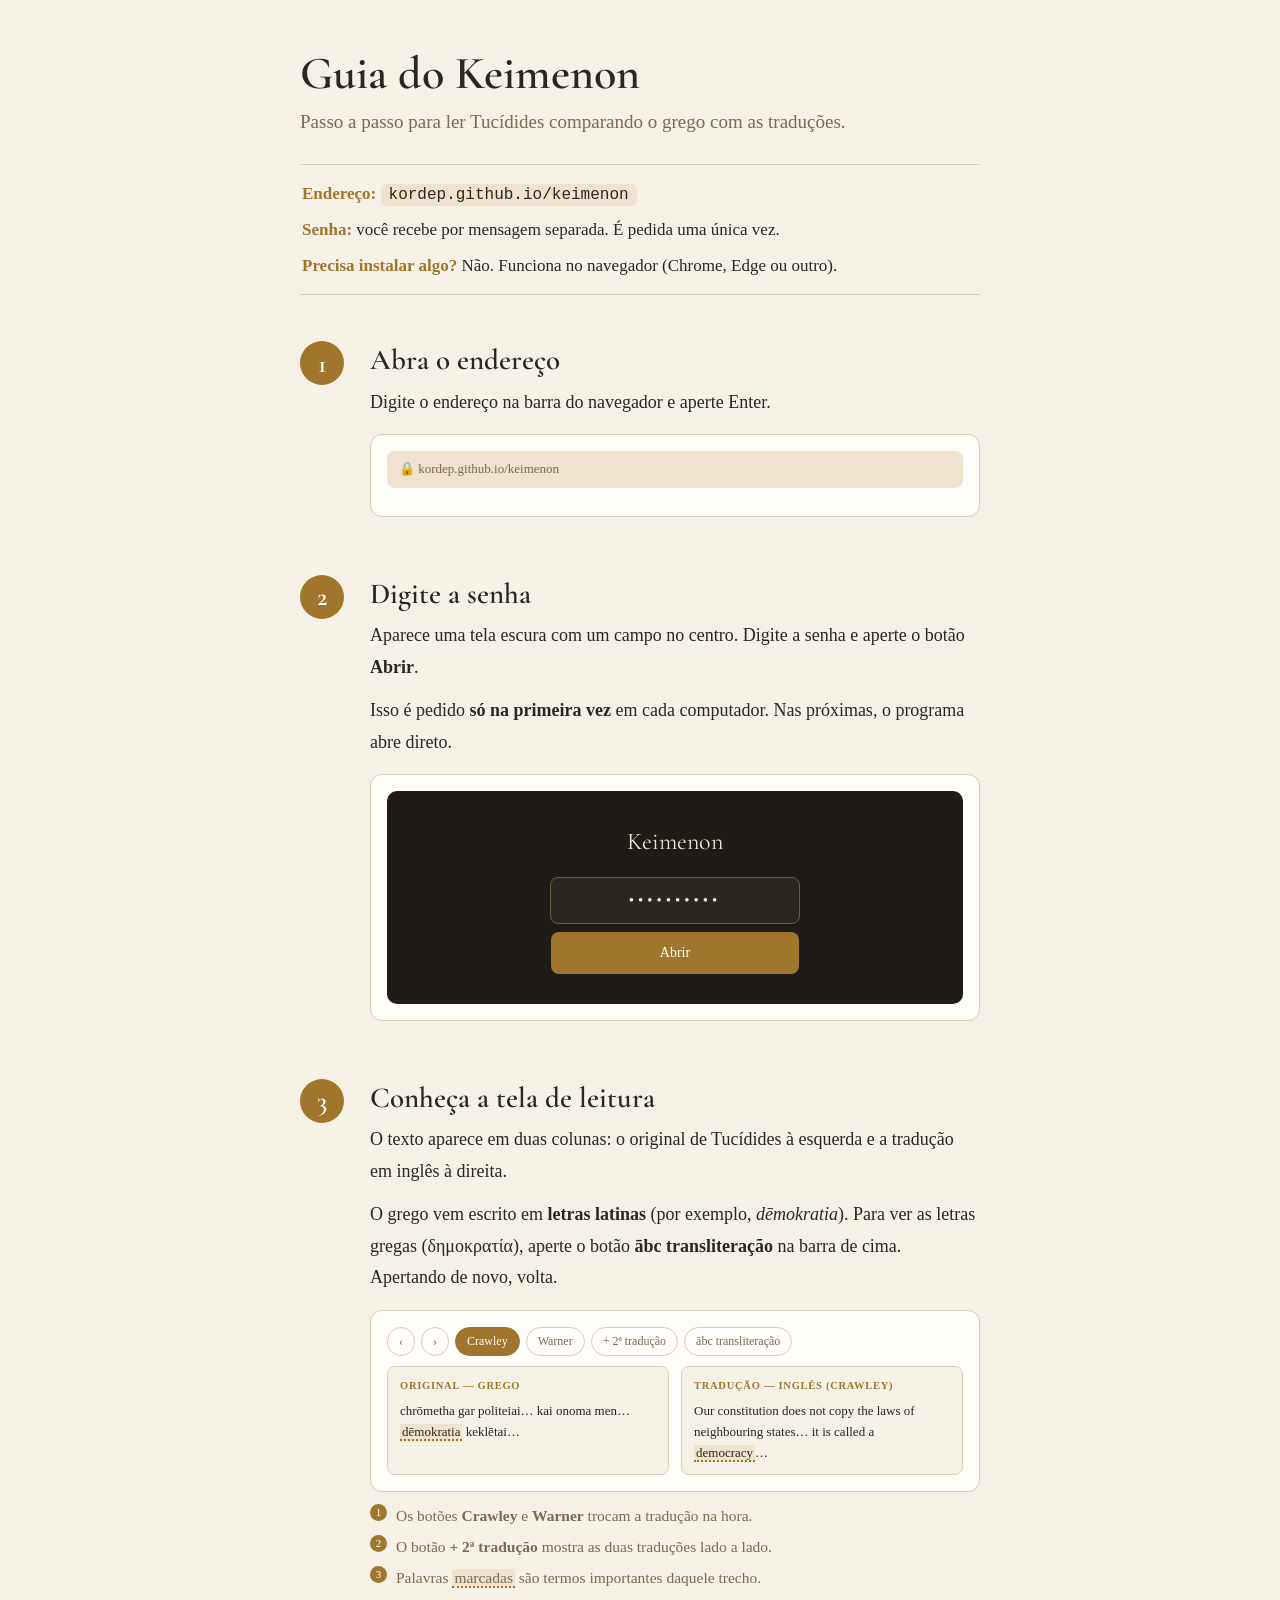
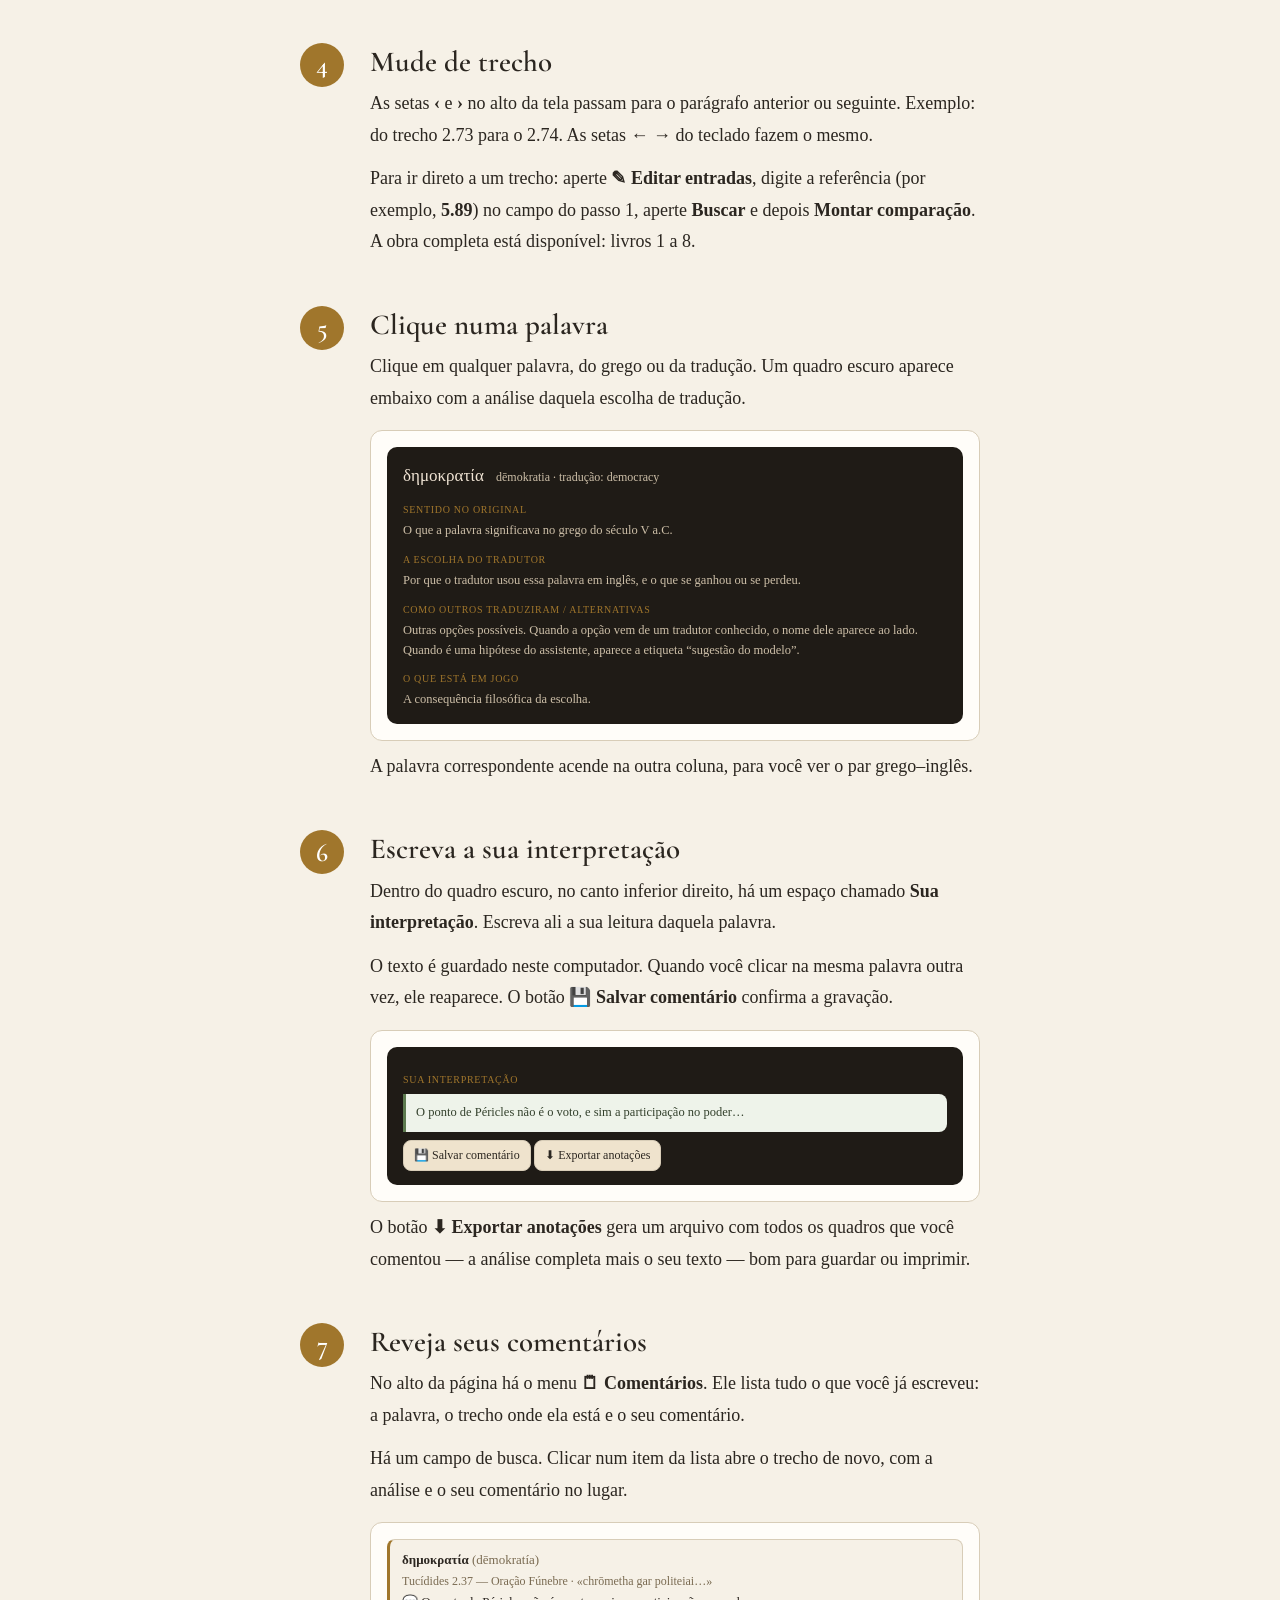
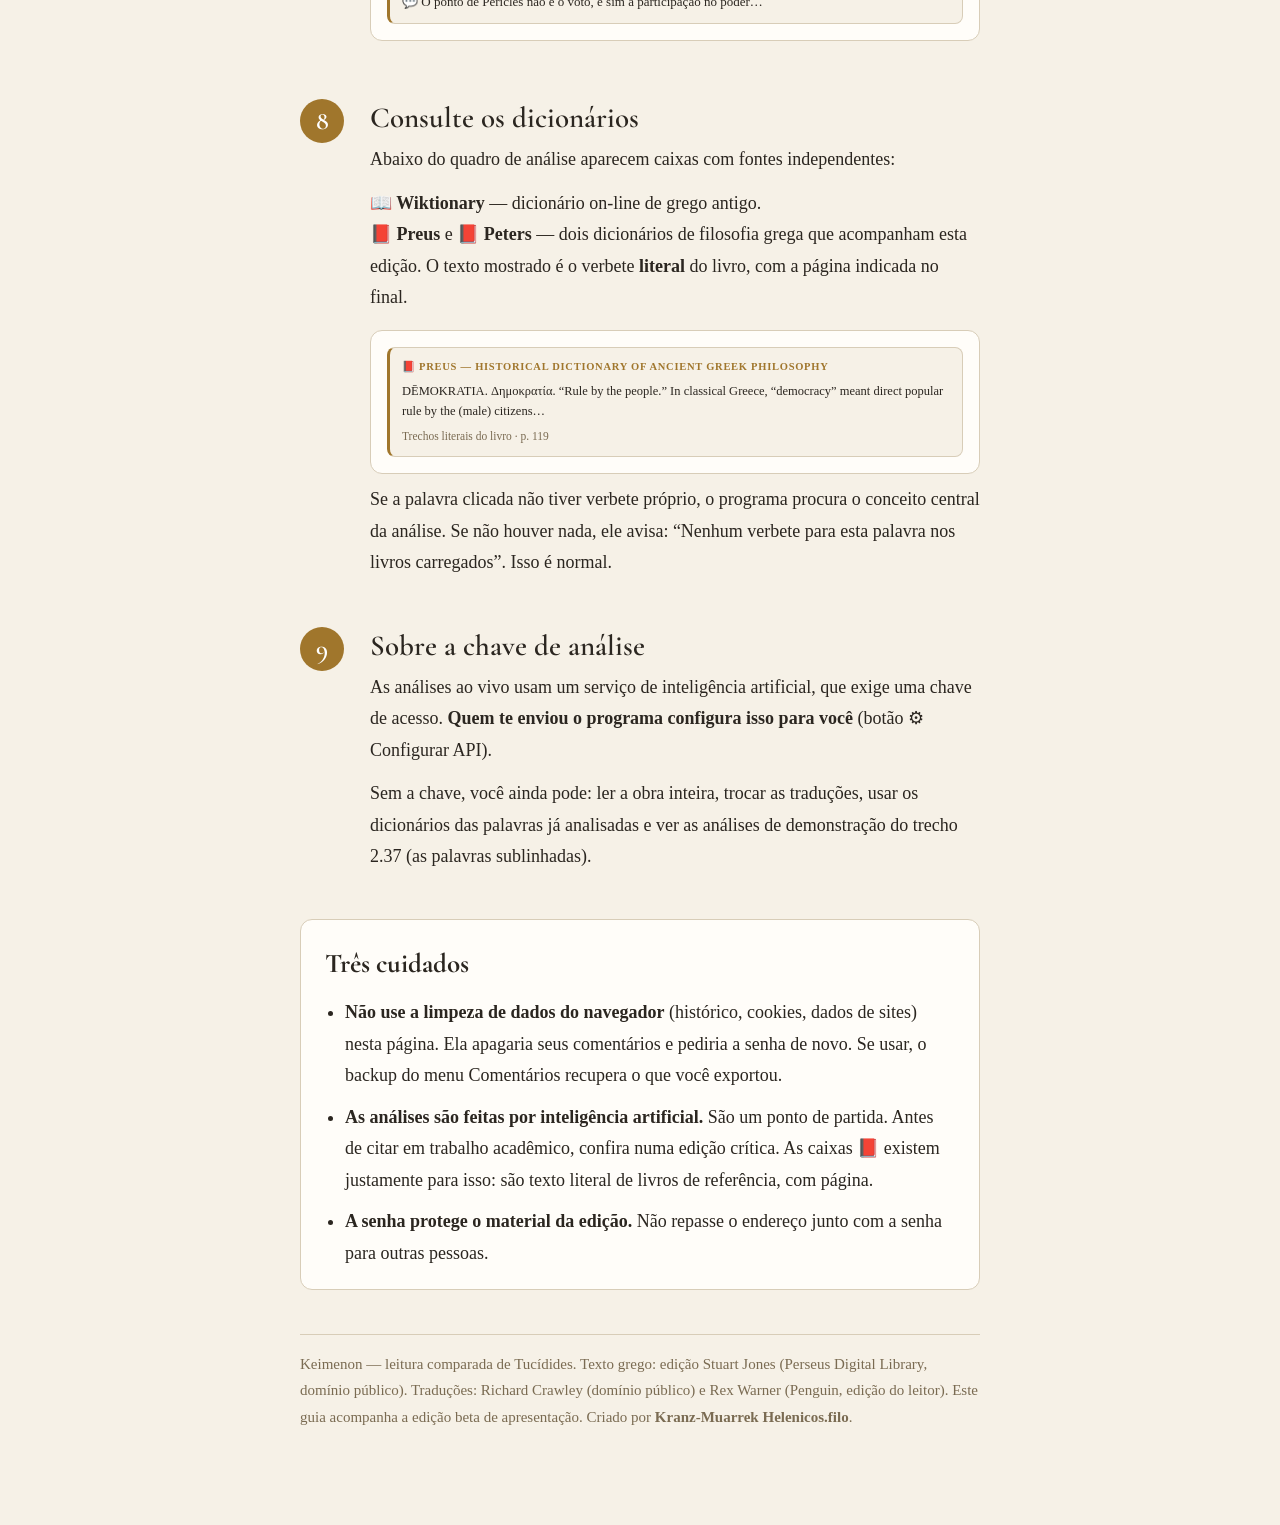
==== guia.html @ f9a7cf25 "Adiciona guia visual passo a passo Co-Authored-By: Claude Fable 5 <noreply@anthropic.com>" ====
<!doctype html>
<html lang="pt-BR">
<head>
<title>Guia do Keimenon</title>
<meta charset="utf-8">
<meta name="viewport" content="width=device-width, initial-scale=1.0">
<link rel="stylesheet" href="https://fonts.googleapis.com/css2?family=Cormorant+Garamond:wght@500;600&display=swap">
</head>
<body>
<style>
  :root{
    --papel:#f6f1e7; --tinta:#2b2620; --bronze:#a0762c; --bronze-suave:#efe3cd;
    --linha:#d8cdb8; --meio:#7a6b52; --cartao:#fffdf9;
    --painel:#1f1b16; --painel-tinta:#f0e4d4; --painel-meio:#cdbfa8; --verde:#5c7a4f;
  }
  @media (prefers-color-scheme: dark){
    :root:not([data-theme="light"]){
      --papel:#211c15; --tinta:#e9decb; --bronze:#c99b4e; --bronze-suave:#3a2f1e;
      --linha:#4a3f2e; --meio:#a89678; --cartao:#2b2519;
    }
  }
  :root[data-theme="dark"]{
    --papel:#211c15; --tinta:#e9decb; --bronze:#c99b4e; --bronze-suave:#3a2f1e;
    --linha:#4a3f2e; --meio:#a89678; --cartao:#2b2519;
  }
  body{background:var(--papel);color:var(--tinta);font-family:Georgia,"Times New Roman",serif;
    font-size:18px;line-height:1.75;margin:0;padding:48px 20px 80px}
  .folha{max-width:680px;margin:0 auto}
  h1{font-family:"Cormorant Garamond",Georgia,serif;font-weight:600;font-size:46px;line-height:1.1;
    margin:0 0 6px;text-wrap:balance}
  .sub{color:var(--meio);font-size:19px;margin:0 0 14px}
  .dados{border-top:1px solid var(--linha);border-bottom:1px solid var(--linha);
    padding:14px 2px;margin:26px 0 44px;font-size:17px;display:grid;gap:6px}
  .dados b{color:var(--bronze)}
  .dados code{background:var(--bronze-suave);padding:2px 8px;border-radius:6px;font-size:16px}

  .passo{display:grid;grid-template-columns:52px 1fr;gap:18px;margin:0 0 46px}
  .num{width:44px;height:44px;border-radius:50%;background:var(--bronze);color:#fff;
    font-family:"Cormorant Garamond",Georgia,serif;font-size:26px;font-weight:600;
    display:flex;align-items:center;justify-content:center;margin-top:2px}
  .passo h2{font-family:"Cormorant Garamond",Georgia,serif;font-weight:600;font-size:29px;
    margin:4px 0 10px;line-height:1.15;text-wrap:balance}
  .passo p{margin:0 0 12px}
  .passo p:last-child{margin-bottom:0}

  .tela{background:var(--cartao);border:1px solid var(--linha);border-radius:12px;
    padding:16px;margin:16px 0 10px;font-size:14px;overflow-x:auto}
  .tela .browser{background:var(--bronze-suave);border-radius:8px;padding:7px 12px;font-size:13px;
    color:var(--meio);margin-bottom:12px;white-space:nowrap;overflow:hidden}
  .escura{background:var(--painel);color:var(--painel-tinta);text-align:center;padding:30px 16px;border-radius:10px}
  .escura .marca{font-size:24px;font-family:"Cormorant Garamond",Georgia,serif}
  .escura .campo{background:#2b2620;border:1px solid #6b5c44;color:#fff;border-radius:8px;
    padding:9px;width:75%;max-width:230px;margin:14px auto 8px;letter-spacing:4px;font-size:15px}
  .escura .botao{background:var(--bronze);color:#fff;border-radius:8px;padding:9px;width:75%;max-width:230px;margin:0 auto}

  .colunas{display:grid;grid-template-columns:1fr 1fr;gap:12px;text-align:left}
  .coluna{border:1px solid var(--linha);border-radius:8px;padding:10px 12px;background:var(--papel)}
  .coluna h5{margin:0 0 6px;font-size:10.5px;letter-spacing:.07em;text-transform:uppercase;color:var(--bronze)}
  .coluna .txt{font-size:13px;line-height:1.6;color:var(--tinta)}
  .grifo{background:var(--bronze-suave);border-bottom:2px dotted var(--bronze);padding:0 2px}
  .barra{display:flex;gap:6px;flex-wrap:wrap;margin-bottom:10px}
  .pill{border:1px solid var(--linha);border-radius:99px;padding:3px 11px;font-size:12px;color:var(--meio);white-space:nowrap}
  .pill.ativa{background:var(--bronze);border-color:var(--bronze);color:#fff}

  .painelzinho{background:var(--painel);color:var(--painel-tinta);border-radius:10px;padding:14px 16px;text-align:left}
  .painelzinho .cab{font-size:17px;margin-bottom:8px}
  .painelzinho .cab small{color:var(--painel-meio);font-size:12px;margin-left:8px}
  .painelzinho .secao{font-size:10px;letter-spacing:.07em;text-transform:uppercase;color:var(--bronze);margin:10px 0 3px}
  .painelzinho .linha-txt{font-size:12.5px;color:var(--painel-meio);line-height:1.55}
  .caixa-verde{background:#eef3ea;border-left:3px solid var(--verde);color:#33402c;
    padding:8px 10px;border-radius:0 8px 8px 0;font-size:12.5px;margin-top:6px}
  .botao-mini{display:inline-block;background:var(--bronze-suave);border:1px solid var(--linha);
    border-radius:8px;padding:4px 10px;font-size:12px;color:var(--tinta);margin-top:8px}

  .livro{border:1px solid var(--linha);border-left:3px solid var(--bronze);border-radius:8px;
    background:var(--papel);padding:10px 12px;text-align:left}
  .livro h5{margin:0 0 5px;font-size:10.5px;letter-spacing:.07em;text-transform:uppercase;color:var(--bronze)}
  .livro .txt{font-size:12.5px;line-height:1.6}
  .livro .pagina{color:var(--meio);font-size:11.5px;margin-top:5px}

  .legenda{list-style:none;margin:10px 0 0;padding:0;font-size:15.5px;color:var(--meio)}
  .legenda li{margin:4px 0;padding-left:26px;position:relative}
  .legenda li::before{content:attr(data-n);position:absolute;left:0;top:2px;width:17px;height:17px;
    border-radius:50%;background:var(--bronze);color:#fff;font-size:11px;display:flex;
    align-items:center;justify-content:center;font-family:Georgia,serif}
  .marcador{display:inline-flex;width:17px;height:17px;border-radius:50%;background:var(--bronze);
    color:#fff;font-size:11px;align-items:center;justify-content:center;vertical-align:1px}

  .cuidado{background:var(--cartao);border:1px solid var(--linha);border-radius:12px;padding:20px 24px;margin-top:8px}
  .cuidado h2{font-family:"Cormorant Garamond",Georgia,serif;font-size:27px;margin:0 0 10px}
  .cuidado ul{margin:0;padding-left:20px}
  .cuidado li{margin-bottom:10px}
  .cuidado li:last-child{margin-bottom:0}
  .rodape{color:var(--meio);font-size:15px;margin-top:44px;border-top:1px solid var(--linha);padding-top:16px}
</style>

<div class="folha">
  <h1>Guia do Keimenon</h1>
  <p class="sub">Passo a passo para ler Tucídides comparando o grego com as traduções.</p>

  <div class="dados">
    <div><b>Endereço:</b> <code>kordep.github.io/keimenon</code></div>
    <div><b>Senha:</b> você recebe por mensagem separada. É pedida uma única vez.</div>
    <div><b>Precisa instalar algo?</b> Não. Funciona no navegador (Chrome, Edge ou outro).</div>
  </div>

  <div class="passo">
    <div class="num">1</div>
    <div>
      <h2>Abra o endereço</h2>
      <p>Digite o endereço na barra do navegador e aperte Enter.</p>
      <div class="tela" aria-hidden="true">
        <div class="browser">🔒 kordep.github.io/keimenon</div>
      </div>
    </div>
  </div>

  <div class="passo">
    <div class="num">2</div>
    <div>
      <h2>Digite a senha</h2>
      <p>Aparece uma tela escura com um campo no centro. Digite a senha e aperte o botão <b>Abrir</b>.</p>
      <p>Isso é pedido <b>só na primeira vez</b> em cada computador. Nas próximas, o programa abre direto.</p>
      <div class="tela" aria-hidden="true">
        <div class="escura">
          <div class="marca">Keimenon</div>
          <div class="campo">••••••••••</div>
          <div class="botao">Abrir</div>
        </div>
      </div>
    </div>
  </div>

  <div class="passo">
    <div class="num">3</div>
    <div>
      <h2>Conheça a tela de leitura</h2>
      <p>O texto aparece em duas colunas: o original de Tucídides à esquerda e a tradução em inglês à direita.</p>
      <p>O grego vem escrito em <b>letras latinas</b> (por exemplo, <i>dēmokratia</i>). Para ver as letras gregas (δημοκρατία), aperte o botão <b>ābc transliteração</b> na barra de cima. Apertando de novo, volta.</p>
      <div class="tela" aria-hidden="true">
        <div class="barra">
          <span class="pill">‹</span><span class="pill">›</span>
          <span class="pill ativa">Crawley</span><span class="pill">Warner</span>
          <span class="pill">+ 2ª tradução</span><span class="pill">ābc transliteração</span>
        </div>
        <div class="colunas">
          <div class="coluna">
            <h5>Original — grego</h5>
            <div class="txt">chrōmetha gar politeiai… kai onoma men… <span class="grifo">dēmokratia</span> keklētai…</div>
          </div>
          <div class="coluna">
            <h5>Tradução — inglês (Crawley)</h5>
            <div class="txt">Our constitution does not copy the laws of neighbouring states… it is called a <span class="grifo">democracy</span>…</div>
          </div>
        </div>
      </div>
      <ul class="legenda">
        <li data-n="1">Os botões <b>Crawley</b> e <b>Warner</b> trocam a tradução na hora.</li>
        <li data-n="2">O botão <b>+ 2ª tradução</b> mostra as duas traduções lado a lado.</li>
        <li data-n="3">Palavras <span class="grifo">marcadas</span> são termos importantes daquele trecho.</li>
      </ul>
    </div>
  </div>

  <div class="passo">
    <div class="num">4</div>
    <div>
      <h2>Mude de trecho</h2>
      <p>As setas <b>‹</b> e <b>›</b> no alto da tela passam para o parágrafo anterior ou seguinte. Exemplo: do trecho 2.73 para o 2.74. As setas ← → do teclado fazem o mesmo.</p>
      <p>Para ir direto a um trecho: aperte <b>✎ Editar entradas</b>, digite a referência (por exemplo, <b>5.89</b>) no campo do passo 1, aperte <b>Buscar</b> e depois <b>Montar comparação</b>. A obra completa está disponível: livros 1 a 8.</p>
    </div>
  </div>

  <div class="passo">
    <div class="num">5</div>
    <div>
      <h2>Clique numa palavra</h2>
      <p>Clique em qualquer palavra, do grego ou da tradução. Um quadro escuro aparece embaixo com a análise daquela escolha de tradução.</p>
      <div class="tela" aria-hidden="true">
        <div class="painelzinho">
          <div class="cab">δημοκρατία <small>dēmokratia · tradução: democracy</small></div>
          <div class="secao">Sentido no original</div>
          <div class="linha-txt">O que a palavra significava no grego do século V a.C.</div>
          <div class="secao">A escolha do tradutor</div>
          <div class="linha-txt">Por que o tradutor usou essa palavra em inglês, e o que se ganhou ou se perdeu.</div>
          <div class="secao">Como outros traduziram / alternativas</div>
          <div class="linha-txt">Outras opções possíveis. Quando a opção vem de um tradutor conhecido, o nome dele aparece ao lado. Quando é uma hipótese do assistente, aparece a etiqueta “sugestão do modelo”.</div>
          <div class="secao">O que está em jogo</div>
          <div class="linha-txt">A consequência filosófica da escolha.</div>
        </div>
      </div>
      <p>A palavra correspondente acende na outra coluna, para você ver o par grego–inglês.</p>
    </div>
  </div>

  <div class="passo">
    <div class="num">6</div>
    <div>
      <h2>Escreva a sua interpretação</h2>
      <p>Dentro do quadro escuro, no canto inferior direito, há um espaço chamado <b>Sua interpretação</b>. Escreva ali a sua leitura daquela palavra.</p>
      <p>O texto é guardado neste computador. Quando você clicar na mesma palavra outra vez, ele reaparece. O botão <b>💾 Salvar comentário</b> confirma a gravação.</p>
      <div class="tela" aria-hidden="true">
        <div class="painelzinho">
          <div class="secao">Sua interpretação</div>
          <div class="caixa-verde">O ponto de Péricles não é o voto, e sim a participação no poder…</div>
          <span class="botao-mini">💾 Salvar comentário</span>
          <span class="botao-mini">⬇ Exportar anotações</span>
        </div>
      </div>
      <p>O botão <b>⬇ Exportar anotações</b> gera um arquivo com todos os quadros que você comentou — a análise completa mais o seu texto — bom para guardar ou imprimir.</p>
    </div>
  </div>

  <div class="passo">
    <div class="num">7</div>
    <div>
      <h2>Reveja seus comentários</h2>
      <p>No alto da página há o menu <b>🗒 Comentários</b>. Ele lista tudo o que você já escreveu: a palavra, o trecho onde ela está e o seu comentário.</p>
      <p>Há um campo de busca. Clicar num item da lista abre o trecho de novo, com a análise e o seu comentário no lugar.</p>
      <div class="tela" aria-hidden="true">
        <div class="coluna" style="border-left:3px solid var(--bronze)">
          <div class="txt"><b>δημοκρατία</b> <span style="color:var(--meio)">(dēmokratía)</span><br>
          <span style="color:var(--meio);font-size:12px">Tucídides 2.37 — Oração Fúnebre · «chrōmetha gar politeiai…»</span><br>
          💬 O ponto de Péricles não é o voto, e sim a participação no poder…</div>
        </div>
      </div>
    </div>
  </div>

  <div class="passo">
    <div class="num">8</div>
    <div>
      <h2>Consulte os dicionários</h2>
      <p>Abaixo do quadro de análise aparecem caixas com fontes independentes:</p>
      <p><b>📖 Wiktionary</b> — dicionário on-line de grego antigo.<br>
      <b>📕 Preus</b> e <b>📕 Peters</b> — dois dicionários de filosofia grega que acompanham esta edição. O texto mostrado é o verbete <b>literal</b> do livro, com a página indicada no final.</p>
      <div class="tela" aria-hidden="true">
        <div class="livro">
          <h5>📕 Preus — Historical Dictionary of Ancient Greek Philosophy</h5>
          <div class="txt">DĒMOKRATIA. Δημοκρατία. “Rule by the people.” In classical Greece, “democracy” meant direct popular rule by the (male) citizens…</div>
          <div class="pagina">Trechos literais do livro · p. 119</div>
        </div>
      </div>
      <p>Se a palavra clicada não tiver verbete próprio, o programa procura o conceito central da análise. Se não houver nada, ele avisa: “Nenhum verbete para esta palavra nos livros carregados”. Isso é normal.</p>
    </div>
  </div>

  <div class="passo">
    <div class="num">9</div>
    <div>
      <h2>Sobre a chave de análise</h2>
      <p>As análises ao vivo usam um serviço de inteligência artificial, que exige uma chave de acesso. <b>Quem te enviou o programa configura isso para você</b> (botão ⚙ Configurar API).</p>
      <p>Sem a chave, você ainda pode: ler a obra inteira, trocar as traduções, usar os dicionários das palavras já analisadas e ver as análises de demonstração do trecho 2.37 (as palavras sublinhadas).</p>
    </div>
  </div>

  <div class="cuidado">
    <h2>Três cuidados</h2>
    <ul>
      <li><b>Não use a limpeza de dados do navegador</b> (histórico, cookies, dados de sites) nesta página. Ela apagaria seus comentários e pediria a senha de novo. Se usar, o backup do menu Comentários recupera o que você exportou.</li>
      <li><b>As análises são feitas por inteligência artificial.</b> São um ponto de partida. Antes de citar em trabalho acadêmico, confira numa edição crítica. As caixas 📕 existem justamente para isso: são texto literal de livros de referência, com página.</li>
      <li><b>A senha protege o material da edição.</b> Não repasse o endereço junto com a senha para outras pessoas.</li>
    </ul>
  </div>

  <p class="rodape">Keimenon — leitura comparada de Tucídides. Texto grego: edição Stuart Jones (Perseus Digital Library, domínio público). Traduções: Richard Crawley (domínio público) e Rex Warner (Penguin, edição do leitor). Este guia acompanha a edição beta de apresentação. Criado por <b>Kranz-Muarrek Helenicos.filo</b>.</p>
</div>

</body>
</html>
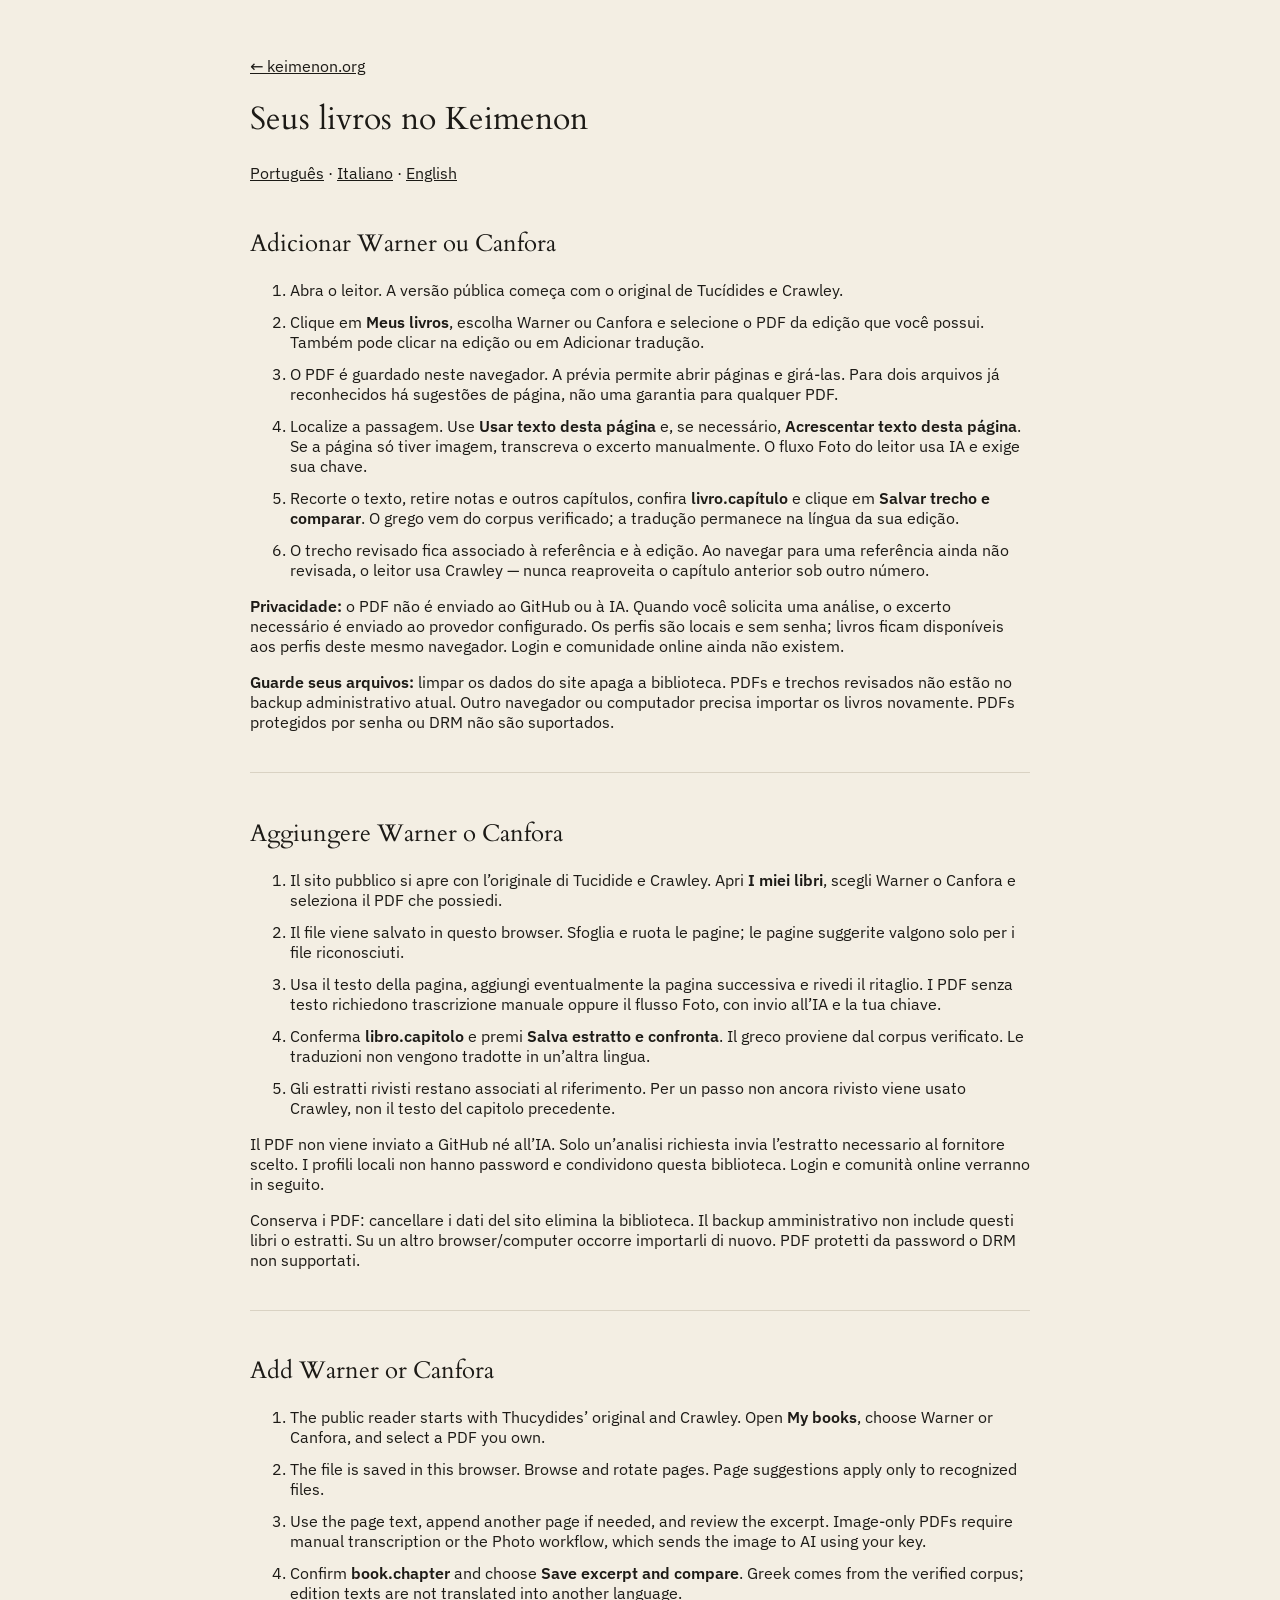
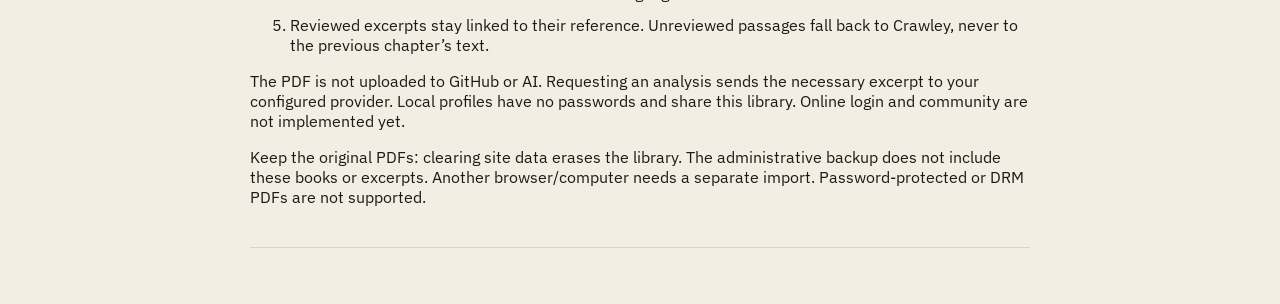
==== commit af73f6c2: "Public preview v0.8.0: editorial reader and reviewed local PDF books Distribute only the public Gree" ====
--- a/guia.html
+++ b/guia.html
@@ -1,270 +1,7 @@
 <!doctype html>
-<html lang="pt-BR">
-<head>
-<title>Guia do Keimenon</title>
-<meta charset="utf-8">
-<meta name="viewport" content="width=device-width, initial-scale=1.0">
-<link rel="stylesheet" href="https://fonts.googleapis.com/css2?family=Cormorant+Garamond:wght@500;600&display=swap">
-</head>
-<body>
-<style>
-  :root{
-    --papel:#f6f1e7; --tinta:#2b2620; --bronze:#a0762c; --bronze-suave:#efe3cd;
-    --linha:#d8cdb8; --meio:#7a6b52; --cartao:#fffdf9;
-    --painel:#1f1b16; --painel-tinta:#f0e4d4; --painel-meio:#cdbfa8; --verde:#5c7a4f;
-  }
-  @media (prefers-color-scheme: dark){
-    :root:not([data-theme="light"]){
-      --papel:#211c15; --tinta:#e9decb; --bronze:#c99b4e; --bronze-suave:#3a2f1e;
-      --linha:#4a3f2e; --meio:#a89678; --cartao:#2b2519;
-    }
-  }
-  :root[data-theme="dark"]{
-    --papel:#211c15; --tinta:#e9decb; --bronze:#c99b4e; --bronze-suave:#3a2f1e;
-    --linha:#4a3f2e; --meio:#a89678; --cartao:#2b2519;
-  }
-  body{background:var(--papel);color:var(--tinta);font-family:Georgia,"Times New Roman",serif;
-    font-size:18px;line-height:1.75;margin:0;padding:48px 20px 80px}
-  .folha{max-width:680px;margin:0 auto}
-  h1{font-family:"Cormorant Garamond",Georgia,serif;font-weight:600;font-size:46px;line-height:1.1;
-    margin:0 0 6px;text-wrap:balance}
-  .sub{color:var(--meio);font-size:19px;margin:0 0 14px}
-  .dados{border-top:1px solid var(--linha);border-bottom:1px solid var(--linha);
-    padding:14px 2px;margin:26px 0 44px;font-size:17px;display:grid;gap:6px}
-  .dados b{color:var(--bronze)}
-  .dados code{background:var(--bronze-suave);padding:2px 8px;border-radius:6px;font-size:16px}
-
-  .passo{display:grid;grid-template-columns:52px 1fr;gap:18px;margin:0 0 46px}
-  .num{width:44px;height:44px;border-radius:50%;background:var(--bronze);color:#fff;
-    font-family:"Cormorant Garamond",Georgia,serif;font-size:26px;font-weight:600;
-    display:flex;align-items:center;justify-content:center;margin-top:2px}
-  .passo h2{font-family:"Cormorant Garamond",Georgia,serif;font-weight:600;font-size:29px;
-    margin:4px 0 10px;line-height:1.15;text-wrap:balance}
-  .passo p{margin:0 0 12px}
-  .passo p:last-child{margin-bottom:0}
-
-  .tela{background:var(--cartao);border:1px solid var(--linha);border-radius:12px;
-    padding:16px;margin:16px 0 10px;font-size:14px;overflow-x:auto}
-  .tela .browser{background:var(--bronze-suave);border-radius:8px;padding:7px 12px;font-size:13px;
-    color:var(--meio);margin-bottom:12px;white-space:nowrap;overflow:hidden}
-  .escura{background:var(--painel);color:var(--painel-tinta);text-align:center;padding:30px 16px;border-radius:10px}
-  .escura .marca{font-size:24px;font-family:"Cormorant Garamond",Georgia,serif}
-  .escura .campo{background:#2b2620;border:1px solid #6b5c44;color:#fff;border-radius:8px;
-    padding:9px;width:75%;max-width:230px;margin:14px auto 8px;letter-spacing:4px;font-size:15px}
-  .escura .botao{background:var(--bronze);color:#fff;border-radius:8px;padding:9px;width:75%;max-width:230px;margin:0 auto}
-
-  .colunas{display:grid;grid-template-columns:1fr 1fr;gap:12px;text-align:left}
-  .coluna{border:1px solid var(--linha);border-radius:8px;padding:10px 12px;background:var(--papel)}
-  .coluna h5{margin:0 0 6px;font-size:10.5px;letter-spacing:.07em;text-transform:uppercase;color:var(--bronze)}
-  .coluna .txt{font-size:13px;line-height:1.6;color:var(--tinta)}
-  .grifo{background:var(--bronze-suave);border-bottom:2px dotted var(--bronze);padding:0 2px}
-  .barra{display:flex;gap:6px;flex-wrap:wrap;margin-bottom:10px}
-  .pill{border:1px solid var(--linha);border-radius:99px;padding:3px 11px;font-size:12px;color:var(--meio);white-space:nowrap}
-  .pill.ativa{background:var(--bronze);border-color:var(--bronze);color:#fff}
-
-  .painelzinho{background:var(--painel);color:var(--painel-tinta);border-radius:10px;padding:14px 16px;text-align:left}
-  .painelzinho .cab{font-size:17px;margin-bottom:8px}
-  .painelzinho .cab small{color:var(--painel-meio);font-size:12px;margin-left:8px}
-  .painelzinho .secao{font-size:10px;letter-spacing:.07em;text-transform:uppercase;color:var(--bronze);margin:10px 0 3px}
-  .painelzinho .linha-txt{font-size:12.5px;color:var(--painel-meio);line-height:1.55}
-  .caixa-verde{background:#eef3ea;border-left:3px solid var(--verde);color:#33402c;
-    padding:8px 10px;border-radius:0 8px 8px 0;font-size:12.5px;margin-top:6px}
-  .botao-mini{display:inline-block;background:var(--bronze-suave);border:1px solid var(--linha);
-    border-radius:8px;padding:4px 10px;font-size:12px;color:var(--tinta);margin-top:8px}
-
-  .livro{border:1px solid var(--linha);border-left:3px solid var(--bronze);border-radius:8px;
-    background:var(--papel);padding:10px 12px;text-align:left}
-  .livro h5{margin:0 0 5px;font-size:10.5px;letter-spacing:.07em;text-transform:uppercase;color:var(--bronze)}
-  .livro .txt{font-size:12.5px;line-height:1.6}
-  .livro .pagina{color:var(--meio);font-size:11.5px;margin-top:5px}
-
-  .legenda{list-style:none;margin:10px 0 0;padding:0;font-size:15.5px;color:var(--meio)}
-  .legenda li{margin:4px 0;padding-left:26px;position:relative}
-  .legenda li::before{content:attr(data-n);position:absolute;left:0;top:2px;width:17px;height:17px;
-    border-radius:50%;background:var(--bronze);color:#fff;font-size:11px;display:flex;
-    align-items:center;justify-content:center;font-family:Georgia,serif}
-  .marcador{display:inline-flex;width:17px;height:17px;border-radius:50%;background:var(--bronze);
-    color:#fff;font-size:11px;align-items:center;justify-content:center;vertical-align:1px}
-
-  .cuidado{background:var(--cartao);border:1px solid var(--linha);border-radius:12px;padding:20px 24px;margin-top:8px}
-  .cuidado h2{font-family:"Cormorant Garamond",Georgia,serif;font-size:27px;margin:0 0 10px}
-  .cuidado ul{margin:0;padding-left:20px}
-  .cuidado li{margin-bottom:10px}
-  .cuidado li:last-child{margin-bottom:0}
-  .rodape{color:var(--meio);font-size:15px;margin-top:44px;border-top:1px solid var(--linha);padding-top:16px}
-</style>
-
-<div class="folha">
-  <h1>Guia do Keimenon</h1>
-  <p class="sub">Passo a passo para ler Tucídides comparando o grego com as traduções.</p>
-
-  <div class="dados">
-    <div><b>Endereço:</b> <code>kordep.github.io/keimenon</code></div>
-    <div><b>Senha:</b> você recebe por mensagem separada. É pedida uma única vez.</div>
-    <div><b>Precisa instalar algo?</b> Não. Funciona no navegador (Chrome, Edge ou outro).</div>
-  </div>
-
-  <div class="passo">
-    <div class="num">1</div>
-    <div>
-      <h2>Abra o endereço</h2>
-      <p>Digite o endereço na barra do navegador e aperte Enter.</p>
-      <div class="tela" aria-hidden="true">
-        <div class="browser">🔒 kordep.github.io/keimenon</div>
-      </div>
-    </div>
-  </div>
-
-  <div class="passo">
-    <div class="num">2</div>
-    <div>
-      <h2>Digite a senha</h2>
-      <p>Aparece uma tela escura com um campo no centro. Digite a senha e aperte o botão <b>Abrir</b>.</p>
-      <p>Isso é pedido <b>só na primeira vez</b> em cada computador. Nas próximas, o programa abre direto.</p>
-      <div class="tela" aria-hidden="true">
-        <div class="escura">
-          <div class="marca">Keimenon</div>
-          <div class="campo">••••••••••</div>
-          <div class="botao">Abrir</div>
-        </div>
-      </div>
-    </div>
-  </div>
-
-  <div class="passo">
-    <div class="num">3</div>
-    <div>
-      <h2>Conheça a tela de leitura</h2>
-      <p>O texto aparece em duas colunas: o original de Tucídides à esquerda e a tradução em inglês à direita.</p>
-      <p>O grego vem escrito em <b>letras latinas</b> (por exemplo, <i>dēmokratia</i>). Para ver as letras gregas (δημοκρατία), aperte o botão <b>ābc transliteração</b> na barra de cima. Apertando de novo, volta.</p>
-      <div class="tela" aria-hidden="true">
-        <div class="barra">
-          <span class="pill">‹</span><span class="pill">›</span>
-          <span class="pill ativa">Crawley</span><span class="pill">Warner</span>
-          <span class="pill">+ 2ª tradução</span><span class="pill">ābc transliteração</span>
-        </div>
-        <div class="colunas">
-          <div class="coluna">
-            <h5>Original — grego</h5>
-            <div class="txt">chrōmetha gar politeiai… kai onoma men… <span class="grifo">dēmokratia</span> keklētai…</div>
-          </div>
-          <div class="coluna">
-            <h5>Tradução — inglês (Crawley)</h5>
-            <div class="txt">Our constitution does not copy the laws of neighbouring states… it is called a <span class="grifo">democracy</span>…</div>
-          </div>
-        </div>
-      </div>
-      <ul class="legenda">
-        <li data-n="1">Os botões <b>Crawley</b> e <b>Warner</b> trocam a tradução na hora.</li>
-        <li data-n="2">O botão <b>+ 2ª tradução</b> mostra as duas traduções lado a lado.</li>
-        <li data-n="3">Palavras <span class="grifo">marcadas</span> são termos importantes daquele trecho.</li>
-      </ul>
-    </div>
-  </div>
-
-  <div class="passo">
-    <div class="num">4</div>
-    <div>
-      <h2>Mude de trecho</h2>
-      <p>As setas <b>‹</b> e <b>›</b> no alto da tela passam para o parágrafo anterior ou seguinte. Exemplo: do trecho 2.73 para o 2.74. As setas ← → do teclado fazem o mesmo.</p>
-      <p>Para ir direto a um trecho: aperte <b>✎ Editar entradas</b>, digite a referência (por exemplo, <b>5.89</b>) no campo do passo 1, aperte <b>Buscar</b> e depois <b>Montar comparação</b>. A obra completa está disponível: livros 1 a 8.</p>
-    </div>
-  </div>
-
-  <div class="passo">
-    <div class="num">5</div>
-    <div>
-      <h2>Clique numa palavra</h2>
-      <p>Clique em qualquer palavra, do grego ou da tradução. Um quadro escuro aparece embaixo com a análise daquela escolha de tradução.</p>
-      <div class="tela" aria-hidden="true">
-        <div class="painelzinho">
-          <div class="cab">δημοκρατία <small>dēmokratia · tradução: democracy</small></div>
-          <div class="secao">Sentido no original</div>
-          <div class="linha-txt">O que a palavra significava no grego do século V a.C.</div>
-          <div class="secao">A escolha do tradutor</div>
-          <div class="linha-txt">Por que o tradutor usou essa palavra em inglês, e o que se ganhou ou se perdeu.</div>
-          <div class="secao">Como outros traduziram / alternativas</div>
-          <div class="linha-txt">Outras opções possíveis. Quando a opção vem de um tradutor conhecido, o nome dele aparece ao lado. Quando é uma hipótese do assistente, aparece a etiqueta “sugestão do modelo”.</div>
-          <div class="secao">O que está em jogo</div>
-          <div class="linha-txt">A consequência filosófica da escolha.</div>
-        </div>
-      </div>
-      <p>A palavra correspondente acende na outra coluna, para você ver o par grego–inglês.</p>
-    </div>
-  </div>
-
-  <div class="passo">
-    <div class="num">6</div>
-    <div>
-      <h2>Escreva a sua interpretação</h2>
-      <p>Dentro do quadro escuro, no canto inferior direito, há um espaço chamado <b>Sua interpretação</b>. Escreva ali a sua leitura daquela palavra.</p>
-      <p>O texto é guardado neste computador. Quando você clicar na mesma palavra outra vez, ele reaparece. O botão <b>💾 Salvar comentário</b> confirma a gravação.</p>
-      <div class="tela" aria-hidden="true">
-        <div class="painelzinho">
-          <div class="secao">Sua interpretação</div>
-          <div class="caixa-verde">O ponto de Péricles não é o voto, e sim a participação no poder…</div>
-          <span class="botao-mini">💾 Salvar comentário</span>
-          <span class="botao-mini">⬇ Exportar anotações</span>
-        </div>
-      </div>
-      <p>O botão <b>⬇ Exportar anotações</b> gera um arquivo com todos os quadros que você comentou — a análise completa mais o seu texto — bom para guardar ou imprimir.</p>
-    </div>
-  </div>
-
-  <div class="passo">
-    <div class="num">7</div>
-    <div>
-      <h2>Reveja seus comentários</h2>
-      <p>No alto da página há o menu <b>🗒 Comentários</b>. Ele lista tudo o que você já escreveu: a palavra, o trecho onde ela está e o seu comentário.</p>
-      <p>Há um campo de busca. Clicar num item da lista abre o trecho de novo, com a análise e o seu comentário no lugar.</p>
-      <div class="tela" aria-hidden="true">
-        <div class="coluna" style="border-left:3px solid var(--bronze)">
-          <div class="txt"><b>δημοκρατία</b> <span style="color:var(--meio)">(dēmokratía)</span><br>
-          <span style="color:var(--meio);font-size:12px">Tucídides 2.37 — Oração Fúnebre · «chrōmetha gar politeiai…»</span><br>
-          💬 O ponto de Péricles não é o voto, e sim a participação no poder…</div>
-        </div>
-      </div>
-    </div>
-  </div>
-
-  <div class="passo">
-    <div class="num">8</div>
-    <div>
-      <h2>Consulte os dicionários</h2>
-      <p>Abaixo do quadro de análise aparecem caixas com fontes independentes:</p>
-      <p><b>📖 Wiktionary</b> — dicionário on-line de grego antigo.<br>
-      <b>📕 Preus</b> e <b>📕 Peters</b> — dois dicionários de filosofia grega que acompanham esta edição. O texto mostrado é o verbete <b>literal</b> do livro, com a página indicada no final.</p>
-      <div class="tela" aria-hidden="true">
-        <div class="livro">
-          <h5>📕 Preus — Historical Dictionary of Ancient Greek Philosophy</h5>
-          <div class="txt">DĒMOKRATIA. Δημοκρατία. “Rule by the people.” In classical Greece, “democracy” meant direct popular rule by the (male) citizens…</div>
-          <div class="pagina">Trechos literais do livro · p. 119</div>
-        </div>
-      </div>
-      <p>Se a palavra clicada não tiver verbete próprio, o programa procura o conceito central da análise. Se não houver nada, ele avisa: “Nenhum verbete para esta palavra nos livros carregados”. Isso é normal.</p>
-    </div>
-  </div>
-
-  <div class="passo">
-    <div class="num">9</div>
-    <div>
-      <h2>Sobre a chave de análise</h2>
-      <p>As análises ao vivo usam um serviço de inteligência artificial, que exige uma chave de acesso. <b>Quem te enviou o programa configura isso para você</b> (botão ⚙ Configurar API).</p>
-      <p>Sem a chave, você ainda pode: ler a obra inteira, trocar as traduções, usar os dicionários das palavras já analisadas e ver as análises de demonstração do trecho 2.37 (as palavras sublinhadas).</p>
-    </div>
-  </div>
-
-  <div class="cuidado">
-    <h2>Três cuidados</h2>
-    <ul>
-      <li><b>Não use a limpeza de dados do navegador</b> (histórico, cookies, dados de sites) nesta página. Ela apagaria seus comentários e pediria a senha de novo. Se usar, o backup do menu Comentários recupera o que você exportou.</li>
-      <li><b>As análises são feitas por inteligência artificial.</b> São um ponto de partida. Antes de citar em trabalho acadêmico, confira numa edição crítica. As caixas 📕 existem justamente para isso: são texto literal de livros de referência, com página.</li>
-      <li><b>A senha protege o material da edição.</b> Não repasse o endereço junto com a senha para outras pessoas.</li>
-    </ul>
-  </div>
-
-  <p class="rodape">Keimenon — leitura comparada de Tucídides. Texto grego: edição Stuart Jones (Perseus Digital Library, domínio público). Traduções: Richard Crawley (domínio público) e Rex Warner (Penguin, edição do leitor). Este guia acompanha a edição beta de apresentação. Criado por <b>Kranz-Muarrek Helenicos.filo</b>.</p>
-</div>
-
-</body>
-</html>
+<html lang="pt-BR"><head><meta charset="utf-8"><meta name="viewport" content="width=device-width,initial-scale=1"><title>Keimenon · guia dos livros locais</title><link rel="stylesheet" href="keimenon-design.css"><style>main{max-width:780px;margin:32px auto;padding:24px}h1,h2{font-family:Cardo,Georgia,serif;font-weight:400}section{padding:24px 0;border-bottom:1px solid var(--line)}a{color:inherit}li{margin:12px 0}</style></head><body><main>
+<a href="./">← keimenon.org</a><h1>Seus livros no Keimenon</h1><nav><a href="#pt">Português</a> · <a href="#it">Italiano</a> · <a href="#en">English</a></nav>
+<section id="pt" lang="pt-BR"><h2>Adicionar Warner ou Canfora</h2><ol><li>Abra o leitor. A versão pública começa com o original de Tucídides e Crawley.</li><li>Clique em <b>Meus livros</b>, escolha Warner ou Canfora e selecione o PDF da edição que você possui. Também pode clicar na edição ou em Adicionar tradução.</li><li>O PDF é guardado neste navegador. A prévia permite abrir páginas e girá-las. Para dois arquivos já reconhecidos há sugestões de página, não uma garantia para qualquer PDF.</li><li>Localize a passagem. Use <b>Usar texto desta página</b> e, se necessário, <b>Acrescentar texto desta página</b>. Se a página só tiver imagem, transcreva o excerto manualmente. O fluxo Foto do leitor usa IA e exige sua chave.</li><li>Recorte o texto, retire notas e outros capítulos, confira <b>livro.capítulo</b> e clique em <b>Salvar trecho e comparar</b>. O grego vem do corpus verificado; a tradução permanece na língua da sua edição.</li><li>O trecho revisado fica associado à referência e à edição. Ao navegar para uma referência ainda não revisada, o leitor usa Crawley — nunca reaproveita o capítulo anterior sob outro número.</li></ol><p><b>Privacidade:</b> o PDF não é enviado ao GitHub ou à IA. Quando você solicita uma análise, o excerto necessário é enviado ao provedor configurado. Os perfis são locais e sem senha; livros ficam disponíveis aos perfis deste mesmo navegador. Login e comunidade online ainda não existem.</p><p><b>Guarde seus arquivos:</b> limpar os dados do site apaga a biblioteca. PDFs e trechos revisados não estão no backup administrativo atual. Outro navegador ou computador precisa importar os livros novamente. PDFs protegidos por senha ou DRM não são suportados.</p></section>
+<section id="it" lang="it"><h2>Aggiungere Warner o Canfora</h2><ol><li>Il sito pubblico si apre con l’originale di Tucidide e Crawley. Apri <b>I miei libri</b>, scegli Warner o Canfora e seleziona il PDF che possiedi.</li><li>Il file viene salvato in questo browser. Sfoglia e ruota le pagine; le pagine suggerite valgono solo per i file riconosciuti.</li><li>Usa il testo della pagina, aggiungi eventualmente la pagina successiva e rivedi il ritaglio. I PDF senza testo richiedono trascrizione manuale oppure il flusso Foto, con invio all’IA e la tua chiave.</li><li>Conferma <b>libro.capitolo</b> e premi <b>Salva estratto e confronta</b>. Il greco proviene dal corpus verificato. Le traduzioni non vengono tradotte in un’altra lingua.</li><li>Gli estratti rivisti restano associati al riferimento. Per un passo non ancora rivisto viene usato Crawley, non il testo del capitolo precedente.</li></ol><p>Il PDF non viene inviato a GitHub né all’IA. Solo un’analisi richiesta invia l’estratto necessario al fornitore scelto. I profili locali non hanno password e condividono questa biblioteca. Login e comunità online verranno in seguito.</p><p>Conserva i PDF: cancellare i dati del sito elimina la biblioteca. Il backup amministrativo non include questi libri o estratti. Su un altro browser/computer occorre importarli di nuovo. PDF protetti da password o DRM non supportati.</p></section>
+<section id="en" lang="en"><h2>Add Warner or Canfora</h2><ol><li>The public reader starts with Thucydides’ original and Crawley. Open <b>My books</b>, choose Warner or Canfora, and select a PDF you own.</li><li>The file is saved in this browser. Browse and rotate pages. Page suggestions apply only to recognized files.</li><li>Use the page text, append another page if needed, and review the excerpt. Image-only PDFs require manual transcription or the Photo workflow, which sends the image to AI using your key.</li><li>Confirm <b>book.chapter</b> and choose <b>Save excerpt and compare</b>. Greek comes from the verified corpus; edition texts are not translated into another language.</li><li>Reviewed excerpts stay linked to their reference. Unreviewed passages fall back to Crawley, never to the previous chapter’s text.</li></ol><p>The PDF is not uploaded to GitHub or AI. Requesting an analysis sends the necessary excerpt to your configured provider. Local profiles have no passwords and share this library. Online login and community are not implemented yet.</p><p>Keep the original PDFs: clearing site data erases the library. The administrative backup does not include these books or excerpts. Another browser/computer needs a separate import. Password-protected or DRM PDFs are not supported.</p></section>
+</main></body></html>
--- a/keimenon-design.css
+++ b/keimenon-design.css
@@ -0,0 +1,107 @@
+/* Bira editorial direction, adapted to the functional local reader (v0.7).
+   Loaded after legacy styles; no corpus, state, storage or API behavior here. */
+@font-face{font-family:'Space Grotesk';src:url('assets/fonts/space-grotesk-latin-300-normal.woff2') format('woff2');font-weight:300;font-display:swap}
+@font-face{font-family:'Space Mono';src:url('assets/fonts/space-mono-latin-400-normal.woff2') format('woff2');font-weight:400;font-display:swap}
+@font-face{font-family:Cardo;src:url('assets/fonts/cardo-latin-400-normal.woff2') format('woff2');font-weight:400;font-display:swap}
+@font-face{font-family:Cardo;src:url('assets/fonts/cardo-latin-ext-400-normal.woff2') format('woff2');font-weight:400;font-display:swap;unicode-range:U+0100-024F,U+1E00-1EFF}
+@font-face{font-family:Cardo;src:url('assets/fonts/cardo-greek-400-normal.woff2') format('woff2');font-weight:400;font-display:swap;unicode-range:U+0370-03FF}
+@font-face{font-family:Cardo;src:url('assets/fonts/cardo-greek-ext-400-normal.woff2') format('woff2');font-weight:400;font-display:swap;unicode-range:U+1F00-1FFF}
+@font-face{font-family:'IBM Plex Sans';src:url('assets/fonts/ibm-plex-sans-latin-400-normal.woff2') format('woff2');font-weight:400;font-display:swap}
+@font-face{font-family:'IBM Plex Sans';src:url('assets/fonts/ibm-plex-sans-latin-500-normal.woff2') format('woff2');font-weight:500;font-display:swap}
+@font-face{font-family:'IBM Plex Sans';src:url('assets/fonts/ibm-plex-sans-latin-600-normal.woff2') format('woff2');font-weight:600;font-display:swap}
+:root{--bg:#f3eee3;--panel:#fffdf9;--paper-2:#faf7f0;--ink:#1c1a16;--muted:#686157;--line:#d9d2c3;--accent:#5e5950;--accent-soft:#faf7f0;--hl:#f5e28a;--mark-ink:#5a4a00;--f-ui:'IBM Plex Sans',system-ui,sans-serif;--f-read:Cardo,Georgia,serif;--f-mono:'Space Mono',monospace}
+body,body:not(.reading){background:var(--bg);font-family:var(--f-ui);color:var(--ink)}
+header,body:not(.reading) header{max-width:1288px;margin:auto;padding:28px 24px;height:auto;border:0;background:transparent;gap:12px}
+header h1,body:not(.reading) header h1{font:300 28px/1.2 'Space Grotesk',sans-serif;letter-spacing:-.02em;min-width:0}
+header .betaflag,body:not(.reading) header .betaflag{font:400 10px var(--f-mono);letter-spacing:0;text-transform:none;padding:3px 6px;border:1px solid var(--line);border-radius:4px;vertical-align:middle;background:transparent;color:var(--muted)}
+header button,header select,body:not(.reading) header button,body:not(.reading) header select{font:400 13px var(--f-ui);min-height:38px;border:1px solid var(--line);border-radius:7px;background:var(--paper-2);color:var(--ink);padding:8px 12px;width:auto}
+button,button.ghost{font-family:var(--f-ui);font-weight:500;border:1px solid var(--line);background:var(--paper-2);color:var(--ink);border-radius:7px;transition:background .15s,border-color .15s}
+button:hover{filter:none;border-color:#8f887b;background:var(--panel)}
+button:focus-visible,select:focus-visible,input:focus-visible,textarea:focus-visible,summary:focus-visible{outline:2px solid var(--ink);outline-offset:3px}
+input[type=text],input[type=password],textarea,select{background:var(--panel);color:var(--ink)}
+.wrap,body.reading .wrap{max-width:1288px;padding:4px 24px 48px;margin:auto}
+body:not(.reading) .wrap{padding-top:28px}
+body.comments-page .wrap{max-width:1000px}
+.small,.keynote{font-size:12.5px}
+.card{background:var(--paper-2);border-radius:9px;box-shadow:none}
+.card h2,.setup-intro h2{font:400 28px/1.2 var(--f-read);letter-spacing:0;text-transform:none;color:var(--ink)}
+body.reading #editBar{display:grid;grid-template-columns:minmax(0,1fr) auto;gap:18px 16px;align-items:center;padding:0 0 24px;margin:0 0 24px;border-bottom:1px solid var(--line)}
+.reader-nav{grid-column:1/-1;justify-content:flex-start;align-items:center;gap:12px;flex-wrap:wrap}
+.reader-label{font-size:13px;font-weight:400;color:var(--muted);flex-shrink:0}
+.reader-work{font-size:14px;overflow:hidden;text-overflow:ellipsis;white-space:nowrap;max-width:380px}
+.reader-nav #editBtn{min-width:110px;font:400 12px var(--f-mono);background:var(--paper-2);color:var(--ink);border:1px solid var(--line)}
+.reader-nav .jump-box{left:auto;right:0}
+.reader-translations{grid-column:1;justify-self:stretch;align-items:center;flex-wrap:wrap;gap:8px}
+.reader-translations .srcpills{display:flex;flex-wrap:wrap;gap:6px;background:transparent;border:0;padding:0;flex:0 1 auto}
+.reader-translations .srcpills button{border:1px solid var(--line);border-radius:99px;font-weight:400;background:var(--paper-2);padding:7px 12px}
+.reader-translations .srcpills button.on,.srcpills button.on,.tabs button.on,.ocorr .filtros button.on{background:var(--ink);color:var(--panel);border-color:var(--ink);box-shadow:none}
+.reader-translations #addTransBtn{border-color:var(--line);color:var(--ink)}
+.reader-tools{grid-column:2;grid-row:2;justify-content:flex-end;display:flex;width:auto}
+.reader-tools button{background:var(--paper-2);color:var(--ink);border:1px solid var(--line)}
+#editBar button{min-height:38px;font-size:13px;padding:8px 12px}
+#editBar .reader-count{font:400 11px var(--f-mono);color:var(--muted);white-space:nowrap}
+#editBar #selPill{font-size:12px;margin:0;color:var(--muted)}
+#editBar #selPill b{color:var(--ink);font-family:var(--f-read)}
+.reader-translations .second-picker{top:calc(100% + 7px);left:0;right:auto;box-shadow:0 8px 28px #1c1a1612}
+.passage-heading{display:flex;justify-content:space-between;align-items:baseline;gap:12px 24px;flex-wrap:wrap;margin:0 0 24px}
+.passage-heading h2{font:400 34px/1.15 var(--f-read);margin:0;color:var(--ink)}
+.passage-heading p{font:400 13px/1.5 var(--f-ui);color:var(--muted);margin:0;max-width:56ch}
+.cols,.cols.three{gap:16px;align-items:start;grid-template-columns:repeat(2,minmax(0,1fr))}
+.cols.three{grid-template-columns:repeat(3,minmax(0,1fr))}
+.cols.three .textcol:first-child{grid-column:auto}
+.cols .textcol{padding:0;border-radius:9px;min-width:0;background:var(--panel)}
+.textcol .col-head{padding:12px 32px 12px 18px;border-bottom:1px solid var(--line);margin:0;min-height:58px;gap:10px}
+.textcol h3{font:400 14px/1.4 var(--f-ui);text-transform:none;letter-spacing:0;color:var(--ink);overflow-wrap:anywhere}
+.textcol .col-head #translitBtn{font:400 11px var(--f-ui);min-height:32px;padding:6px 9px;color:var(--muted);flex-shrink:0}
+.cols .grk,.cols.three .grk{font:400 18.5px/1.65 var(--f-read);padding:18px}
+.cols .eng,.cols.three .eng{font:400 17.5px/1.65 var(--f-read);padding:18px}
+.column-provenance{padding:12px 18px;border-top:1px solid var(--line);font:400 11px/1.6 var(--f-mono);color:var(--muted);overflow-wrap:anywhere}
+.column-provenance a{display:inline-block;color:inherit;margin-top:4px;text-underline-offset:3px}
+.w.key{border-bottom:1px dotted #8f887b}.w.corr{border-bottom:1px solid var(--mark-ink)}.w.sel,.w.corr{background:var(--hl);color:var(--mark-ink)}
+.result{position:relative;background:var(--paper-2);border-color:var(--line);border-radius:9px;margin-top:28px}
+.result .top{background:transparent;color:var(--ink);padding:22px 40px 18px 24px;border-bottom:1px solid var(--line);gap:8px 16px}
+.result .top .result-heading{margin:0;font:400 26px/1.3 var(--f-read)}
+.result .top .lemma{font:inherit}.result .top .gloss{color:var(--muted);font-size:13px}
+.result .top .ren,.result .top .ren b{color:var(--muted);font-size:13px;font-weight:400}
+.result .body{padding:24px;gap:28px;grid-template-columns:minmax(0,1fr) minmax(0,1fr)}
+.result h4{font:500 14px/1.4 var(--f-ui);text-transform:none;letter-spacing:0;color:var(--ink);margin:20px 0 8px}
+.result p{font-size:14px;line-height:1.7}.result .stakes{background:transparent;border-left:3px solid var(--hl);border-radius:0;padding:8px 14px;font-size:14px;line-height:1.7}
+.result .usernote{margin-top:24px;padding-top:18px;border-top:1px solid var(--line)}
+.result .usernote h4{font:400 20px var(--f-read);margin:0 0 8px}
+.result .usernote textarea{background:var(--panel)}
+.analysis-close{position:absolute;top:7px;right:7px;border:0;background:transparent;color:var(--muted);padding:4px 8px;font-size:18px}
+.alternatives-table{width:100%;border-collapse:collapse;table-layout:fixed;font-size:13px}
+.alternatives-table th{text-align:left;font:500 12px var(--f-ui);color:var(--muted);padding:8px 8px 10px 0;border-bottom:1px solid var(--line)}
+.alternatives-table td{padding:12px 10px 12px 0;vertical-align:top;border-bottom:1px solid var(--line);overflow-wrap:anywhere;line-height:1.6}
+.alternatives-table th:first-child{width:29%}.alternatives-table th:nth-child(2){width:30%}
+.alternatives-table .alternative-source{font:400 11px/1.6 var(--f-mono);color:var(--muted)}
+.alternatives-table .alternative-term{font:400 17px/1.5 var(--f-read)}
+.alternatives-table .hypothesis .alternative-source{font-family:var(--f-ui);font-size:12px}
+.lexblock,.ocorr{border-radius:9px;background:var(--paper-2);border:1px solid var(--line);padding:20px 24px;margin-top:24px}
+.lexblock h4,.ocorr summary{font:400 20px/1.4 var(--f-read);letter-spacing:0;text-transform:none;color:var(--ink)}
+.lexblock p,.lexblock li{font-size:14px;line-height:1.65}
+.lexblock .lex-w{font-family:var(--f-read)}
+.passage-comments{padding:24px;background:var(--paper-2);border:1px solid var(--line);border-radius:9px;margin-top:28px}
+.passage-comments h3{font:400 26px var(--f-read);letter-spacing:0;text-transform:none;color:var(--ink);margin-bottom:18px}
+.comment-group{background:var(--panel)}.community-comments{background:var(--panel);border-color:var(--line)}
+.community-comments h4{font:400 20px var(--f-read);text-transform:none;letter-spacing:0;color:var(--ink)}
+.passage-comment b{font:400 19px var(--f-read)}
+#painel .cost-kpi{background:var(--panel);border:1px solid var(--line)}
+.noteitem{background:var(--panel);margin-top:8px;border:1px solid var(--line);border-radius:8px}
+body.comments-page header #commentsBackBtn,body.comments-page header #uiLang{background:var(--paper-2);color:var(--ink);border:1px solid var(--line)}
+.page-nav{margin:24px 0!important}
+.site-footer{max-width:1288px;margin:0 auto;padding:20px 24px 30px;display:flex;align-items:center;justify-content:space-between;gap:12px;flex-wrap:wrap;border-top:1px solid var(--line);color:var(--muted);font-size:12px}
+.site-footer .brand{font:300 22px 'Space Grotesk',sans-serif;color:var(--ink)}
+@media(max-width:1100px){.reader-tools{grid-column:1/-1;grid-row:3;justify-content:flex-start}.reader-translations{grid-column:1/-1}.result .body{gap:20px}.cols.three{grid-template-columns:repeat(2,minmax(0,1fr))}.cols.three .textcol:first-child{grid-column:1/-1}}
+@media(max-width:820px){.cols,.cols.three{grid-template-columns:minmax(0,1fr)}.cols.three .textcol:first-child{grid-column:auto}.result .body{grid-template-columns:minmax(0,1fr)}.reader-work{max-width:100%;white-space:normal}.reader-nav #editBtn{width:auto}.reader-nav .jump-box{left:0;right:auto}.reader-translations .srcpills{flex:1 1 auto}.reader-translations .translation-add{flex:0 0 auto}.reader-translations #addTransBtn{width:auto}.reader-tools{display:flex}.reader-count{margin-left:auto}.passage-heading h2{font-size:30px}.passage-heading p{max-width:100%}}
+@media(max-width:600px){header,body:not(.reading) header{padding:20px 16px;flex-wrap:wrap}.wrap,body.reading .wrap,body:not(.reading) .wrap{padding-left:16px;padding-right:16px}.result .body,.passage-comments{padding:18px}.reader-label{width:100%}.reader-work{font-size:13px}.reader-translations .srcpills{width:100%}header h1{flex:1 1 100%}header>button{flex:0 1 auto}.alternatives-table .alternative-term{font-size:16px}}
+/* Reviewed local PDF library, isolated from legacy setup styles. */
+#bookLibrary{width:min(980px,calc(100% - 24px));max-height:92vh;overflow:auto;padding:24px;border:1px solid var(--line);border-radius:12px;background:var(--paper-2);color:var(--ink);font-family:var(--f-ui)}
+#bookLibrary::backdrop{background:#1c1a1677}
+.book-top{display:flex;align-items:center;justify-content:space-between;gap:12px}.book-top h2{font:400 28px var(--f-read);margin:0}
+.book-actions{display:flex;gap:8px;align-items:center;flex-wrap:wrap;margin:14px 0}.book-actions>div{flex:1;min-width:200px}.book-actions input[type=file]{max-width:100%;font:inherit;font-size:13px}
+#bookPage{width:70px;padding:8px;background:var(--panel);border:1px solid var(--line);border-radius:7px}#bookRef{max-width:180px;margin-bottom:12px}
+.book-preview{background:var(--panel);max-height:55vh;overflow:auto;border:1px solid var(--line);text-align:center}.book-preview canvas{max-width:100%;height:auto;display:block;margin:auto}
+#bookText{font:400 17px/1.6 var(--f-read)}#bookSave{background:var(--ink);color:var(--panel)}#bookRemove{font-size:12px;color:var(--muted)}
+@media(max-width:600px){#bookLibrary{padding:16px}.book-top{align-items:flex-start}.book-top h2{font-size:25px}}
+@media(prefers-reduced-motion:reduce){*,*::before,*::after{scroll-behavior:auto!important;transition:none!important}}
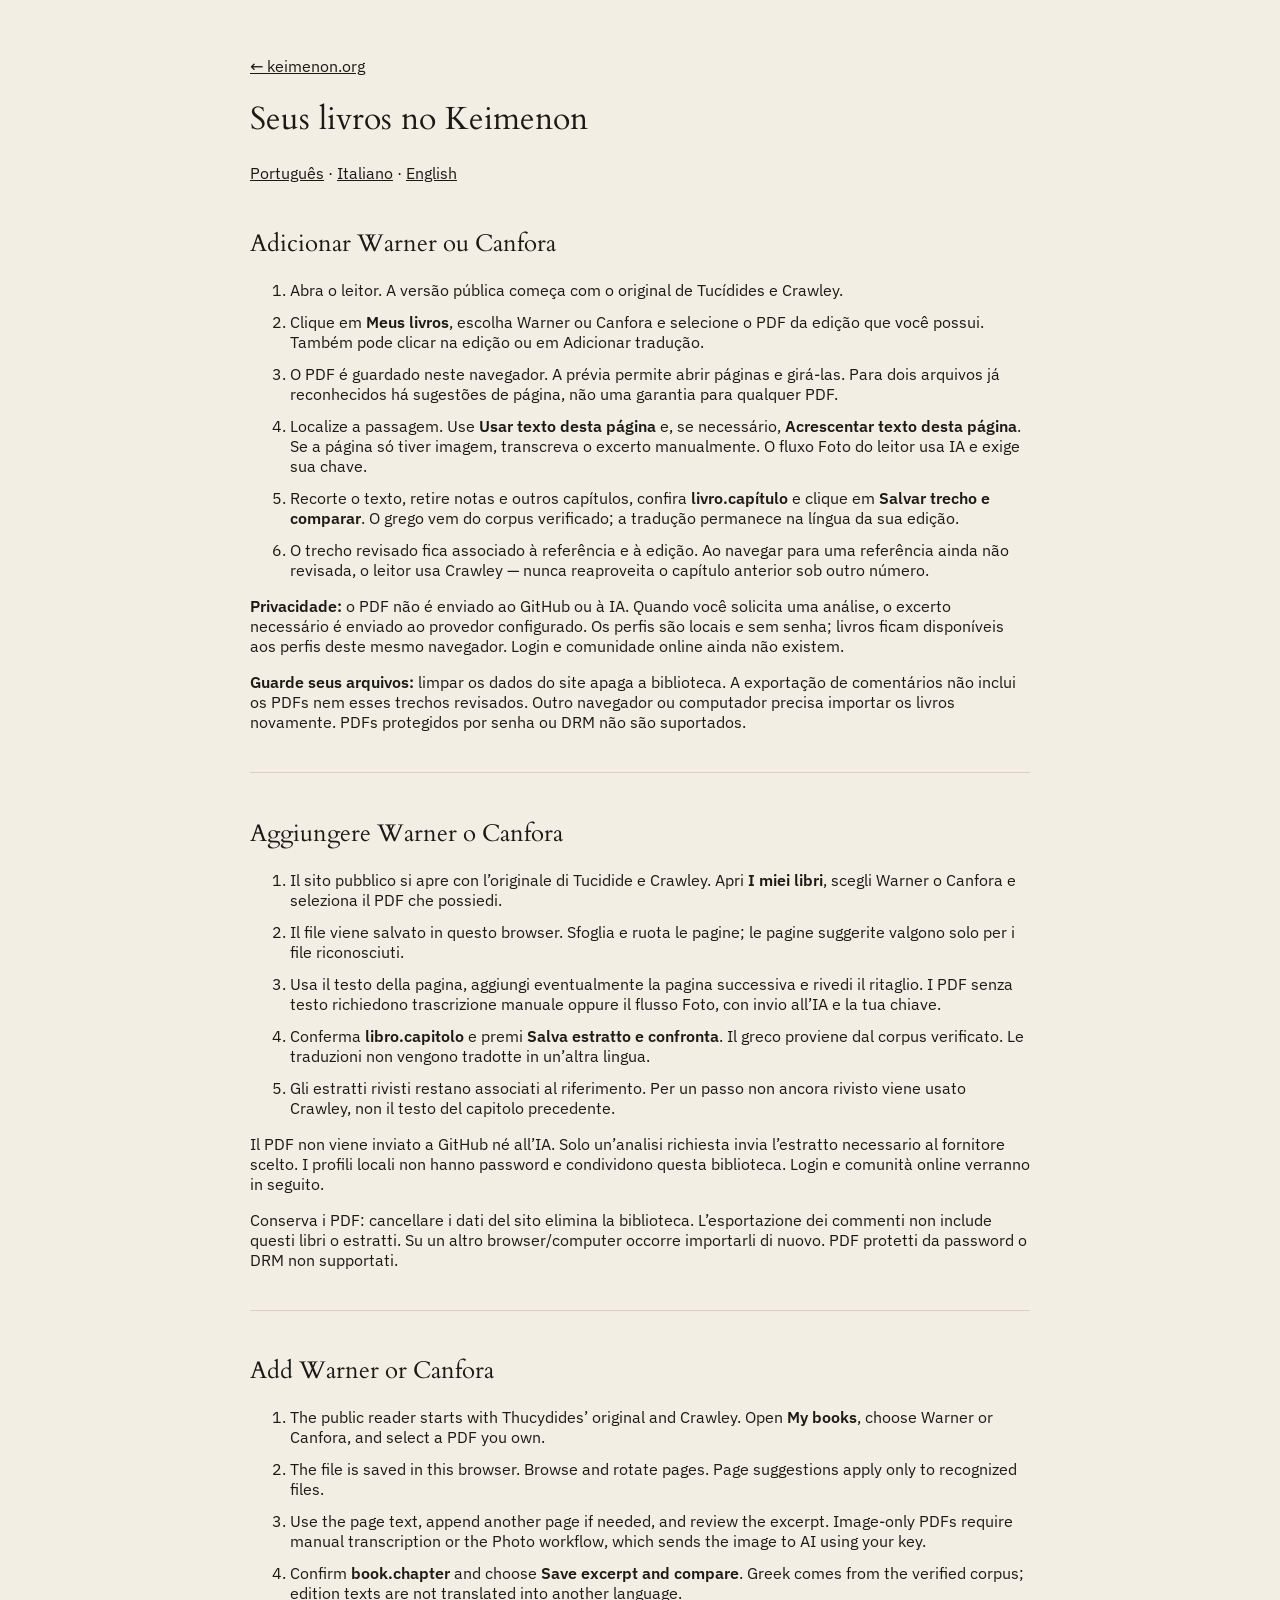
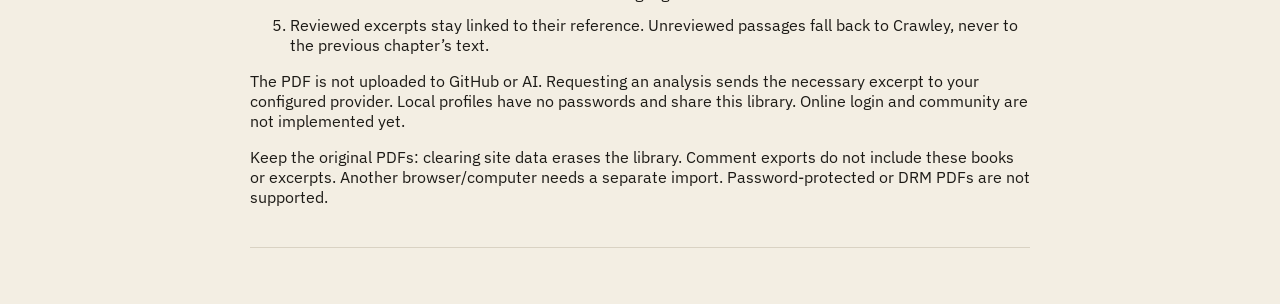
==== commit 8e67a167: "Remove my keimenon dashboard; preserve existing local data (v0.8.1) Keep books, comments and API set" ====
--- a/guia.html
+++ b/guia.html
@@ -1,7 +1,7 @@
 <!doctype html>
 <html lang="pt-BR"><head><meta charset="utf-8"><meta name="viewport" content="width=device-width,initial-scale=1"><title>Keimenon · guia dos livros locais</title><link rel="stylesheet" href="keimenon-design.css"><style>main{max-width:780px;margin:32px auto;padding:24px}h1,h2{font-family:Cardo,Georgia,serif;font-weight:400}section{padding:24px 0;border-bottom:1px solid var(--line)}a{color:inherit}li{margin:12px 0}</style></head><body><main>
 <a href="./">← keimenon.org</a><h1>Seus livros no Keimenon</h1><nav><a href="#pt">Português</a> · <a href="#it">Italiano</a> · <a href="#en">English</a></nav>
-<section id="pt" lang="pt-BR"><h2>Adicionar Warner ou Canfora</h2><ol><li>Abra o leitor. A versão pública começa com o original de Tucídides e Crawley.</li><li>Clique em <b>Meus livros</b>, escolha Warner ou Canfora e selecione o PDF da edição que você possui. Também pode clicar na edição ou em Adicionar tradução.</li><li>O PDF é guardado neste navegador. A prévia permite abrir páginas e girá-las. Para dois arquivos já reconhecidos há sugestões de página, não uma garantia para qualquer PDF.</li><li>Localize a passagem. Use <b>Usar texto desta página</b> e, se necessário, <b>Acrescentar texto desta página</b>. Se a página só tiver imagem, transcreva o excerto manualmente. O fluxo Foto do leitor usa IA e exige sua chave.</li><li>Recorte o texto, retire notas e outros capítulos, confira <b>livro.capítulo</b> e clique em <b>Salvar trecho e comparar</b>. O grego vem do corpus verificado; a tradução permanece na língua da sua edição.</li><li>O trecho revisado fica associado à referência e à edição. Ao navegar para uma referência ainda não revisada, o leitor usa Crawley — nunca reaproveita o capítulo anterior sob outro número.</li></ol><p><b>Privacidade:</b> o PDF não é enviado ao GitHub ou à IA. Quando você solicita uma análise, o excerto necessário é enviado ao provedor configurado. Os perfis são locais e sem senha; livros ficam disponíveis aos perfis deste mesmo navegador. Login e comunidade online ainda não existem.</p><p><b>Guarde seus arquivos:</b> limpar os dados do site apaga a biblioteca. PDFs e trechos revisados não estão no backup administrativo atual. Outro navegador ou computador precisa importar os livros novamente. PDFs protegidos por senha ou DRM não são suportados.</p></section>
-<section id="it" lang="it"><h2>Aggiungere Warner o Canfora</h2><ol><li>Il sito pubblico si apre con l’originale di Tucidide e Crawley. Apri <b>I miei libri</b>, scegli Warner o Canfora e seleziona il PDF che possiedi.</li><li>Il file viene salvato in questo browser. Sfoglia e ruota le pagine; le pagine suggerite valgono solo per i file riconosciuti.</li><li>Usa il testo della pagina, aggiungi eventualmente la pagina successiva e rivedi il ritaglio. I PDF senza testo richiedono trascrizione manuale oppure il flusso Foto, con invio all’IA e la tua chiave.</li><li>Conferma <b>libro.capitolo</b> e premi <b>Salva estratto e confronta</b>. Il greco proviene dal corpus verificato. Le traduzioni non vengono tradotte in un’altra lingua.</li><li>Gli estratti rivisti restano associati al riferimento. Per un passo non ancora rivisto viene usato Crawley, non il testo del capitolo precedente.</li></ol><p>Il PDF non viene inviato a GitHub né all’IA. Solo un’analisi richiesta invia l’estratto necessario al fornitore scelto. I profili locali non hanno password e condividono questa biblioteca. Login e comunità online verranno in seguito.</p><p>Conserva i PDF: cancellare i dati del sito elimina la biblioteca. Il backup amministrativo non include questi libri o estratti. Su un altro browser/computer occorre importarli di nuovo. PDF protetti da password o DRM non supportati.</p></section>
-<section id="en" lang="en"><h2>Add Warner or Canfora</h2><ol><li>The public reader starts with Thucydides’ original and Crawley. Open <b>My books</b>, choose Warner or Canfora, and select a PDF you own.</li><li>The file is saved in this browser. Browse and rotate pages. Page suggestions apply only to recognized files.</li><li>Use the page text, append another page if needed, and review the excerpt. Image-only PDFs require manual transcription or the Photo workflow, which sends the image to AI using your key.</li><li>Confirm <b>book.chapter</b> and choose <b>Save excerpt and compare</b>. Greek comes from the verified corpus; edition texts are not translated into another language.</li><li>Reviewed excerpts stay linked to their reference. Unreviewed passages fall back to Crawley, never to the previous chapter’s text.</li></ol><p>The PDF is not uploaded to GitHub or AI. Requesting an analysis sends the necessary excerpt to your configured provider. Local profiles have no passwords and share this library. Online login and community are not implemented yet.</p><p>Keep the original PDFs: clearing site data erases the library. The administrative backup does not include these books or excerpts. Another browser/computer needs a separate import. Password-protected or DRM PDFs are not supported.</p></section>
+<section id="pt" lang="pt-BR"><h2>Adicionar Warner ou Canfora</h2><ol><li>Abra o leitor. A versão pública começa com o original de Tucídides e Crawley.</li><li>Clique em <b>Meus livros</b>, escolha Warner ou Canfora e selecione o PDF da edição que você possui. Também pode clicar na edição ou em Adicionar tradução.</li><li>O PDF é guardado neste navegador. A prévia permite abrir páginas e girá-las. Para dois arquivos já reconhecidos há sugestões de página, não uma garantia para qualquer PDF.</li><li>Localize a passagem. Use <b>Usar texto desta página</b> e, se necessário, <b>Acrescentar texto desta página</b>. Se a página só tiver imagem, transcreva o excerto manualmente. O fluxo Foto do leitor usa IA e exige sua chave.</li><li>Recorte o texto, retire notas e outros capítulos, confira <b>livro.capítulo</b> e clique em <b>Salvar trecho e comparar</b>. O grego vem do corpus verificado; a tradução permanece na língua da sua edição.</li><li>O trecho revisado fica associado à referência e à edição. Ao navegar para uma referência ainda não revisada, o leitor usa Crawley — nunca reaproveita o capítulo anterior sob outro número.</li></ol><p><b>Privacidade:</b> o PDF não é enviado ao GitHub ou à IA. Quando você solicita uma análise, o excerto necessário é enviado ao provedor configurado. Os perfis são locais e sem senha; livros ficam disponíveis aos perfis deste mesmo navegador. Login e comunidade online ainda não existem.</p><p><b>Guarde seus arquivos:</b> limpar os dados do site apaga a biblioteca. A exportação de comentários não inclui os PDFs nem esses trechos revisados. Outro navegador ou computador precisa importar os livros novamente. PDFs protegidos por senha ou DRM não são suportados.</p></section>
+<section id="it" lang="it"><h2>Aggiungere Warner o Canfora</h2><ol><li>Il sito pubblico si apre con l’originale di Tucidide e Crawley. Apri <b>I miei libri</b>, scegli Warner o Canfora e seleziona il PDF che possiedi.</li><li>Il file viene salvato in questo browser. Sfoglia e ruota le pagine; le pagine suggerite valgono solo per i file riconosciuti.</li><li>Usa il testo della pagina, aggiungi eventualmente la pagina successiva e rivedi il ritaglio. I PDF senza testo richiedono trascrizione manuale oppure il flusso Foto, con invio all’IA e la tua chiave.</li><li>Conferma <b>libro.capitolo</b> e premi <b>Salva estratto e confronta</b>. Il greco proviene dal corpus verificato. Le traduzioni non vengono tradotte in un’altra lingua.</li><li>Gli estratti rivisti restano associati al riferimento. Per un passo non ancora rivisto viene usato Crawley, non il testo del capitolo precedente.</li></ol><p>Il PDF non viene inviato a GitHub né all’IA. Solo un’analisi richiesta invia l’estratto necessario al fornitore scelto. I profili locali non hanno password e condividono questa biblioteca. Login e comunità online verranno in seguito.</p><p>Conserva i PDF: cancellare i dati del sito elimina la biblioteca. L’esportazione dei commenti non include questi libri o estratti. Su un altro browser/computer occorre importarli di nuovo. PDF protetti da password o DRM non supportati.</p></section>
+<section id="en" lang="en"><h2>Add Warner or Canfora</h2><ol><li>The public reader starts with Thucydides’ original and Crawley. Open <b>My books</b>, choose Warner or Canfora, and select a PDF you own.</li><li>The file is saved in this browser. Browse and rotate pages. Page suggestions apply only to recognized files.</li><li>Use the page text, append another page if needed, and review the excerpt. Image-only PDFs require manual transcription or the Photo workflow, which sends the image to AI using your key.</li><li>Confirm <b>book.chapter</b> and choose <b>Save excerpt and compare</b>. Greek comes from the verified corpus; edition texts are not translated into another language.</li><li>Reviewed excerpts stay linked to their reference. Unreviewed passages fall back to Crawley, never to the previous chapter’s text.</li></ol><p>The PDF is not uploaded to GitHub or AI. Requesting an analysis sends the necessary excerpt to your configured provider. Local profiles have no passwords and share this library. Online login and community are not implemented yet.</p><p>Keep the original PDFs: clearing site data erases the library. Comment exports do not include these books or excerpts. Another browser/computer needs a separate import. Password-protected or DRM PDFs are not supported.</p></section>
 </main></body></html>
--- a/keimenon-design.css
+++ b/keimenon-design.css
@@ -86,7 +86,6 @@
 .comment-group{background:var(--panel)}.community-comments{background:var(--panel);border-color:var(--line)}
 .community-comments h4{font:400 20px var(--f-read);text-transform:none;letter-spacing:0;color:var(--ink)}
 .passage-comment b{font:400 19px var(--f-read)}
-#painel .cost-kpi{background:var(--panel);border:1px solid var(--line)}
 .noteitem{background:var(--panel);margin-top:8px;border:1px solid var(--line);border-radius:8px}
 body.comments-page header #commentsBackBtn,body.comments-page header #uiLang{background:var(--paper-2);color:var(--ink);border:1px solid var(--line)}
 .page-nav{margin:24px 0!important}
